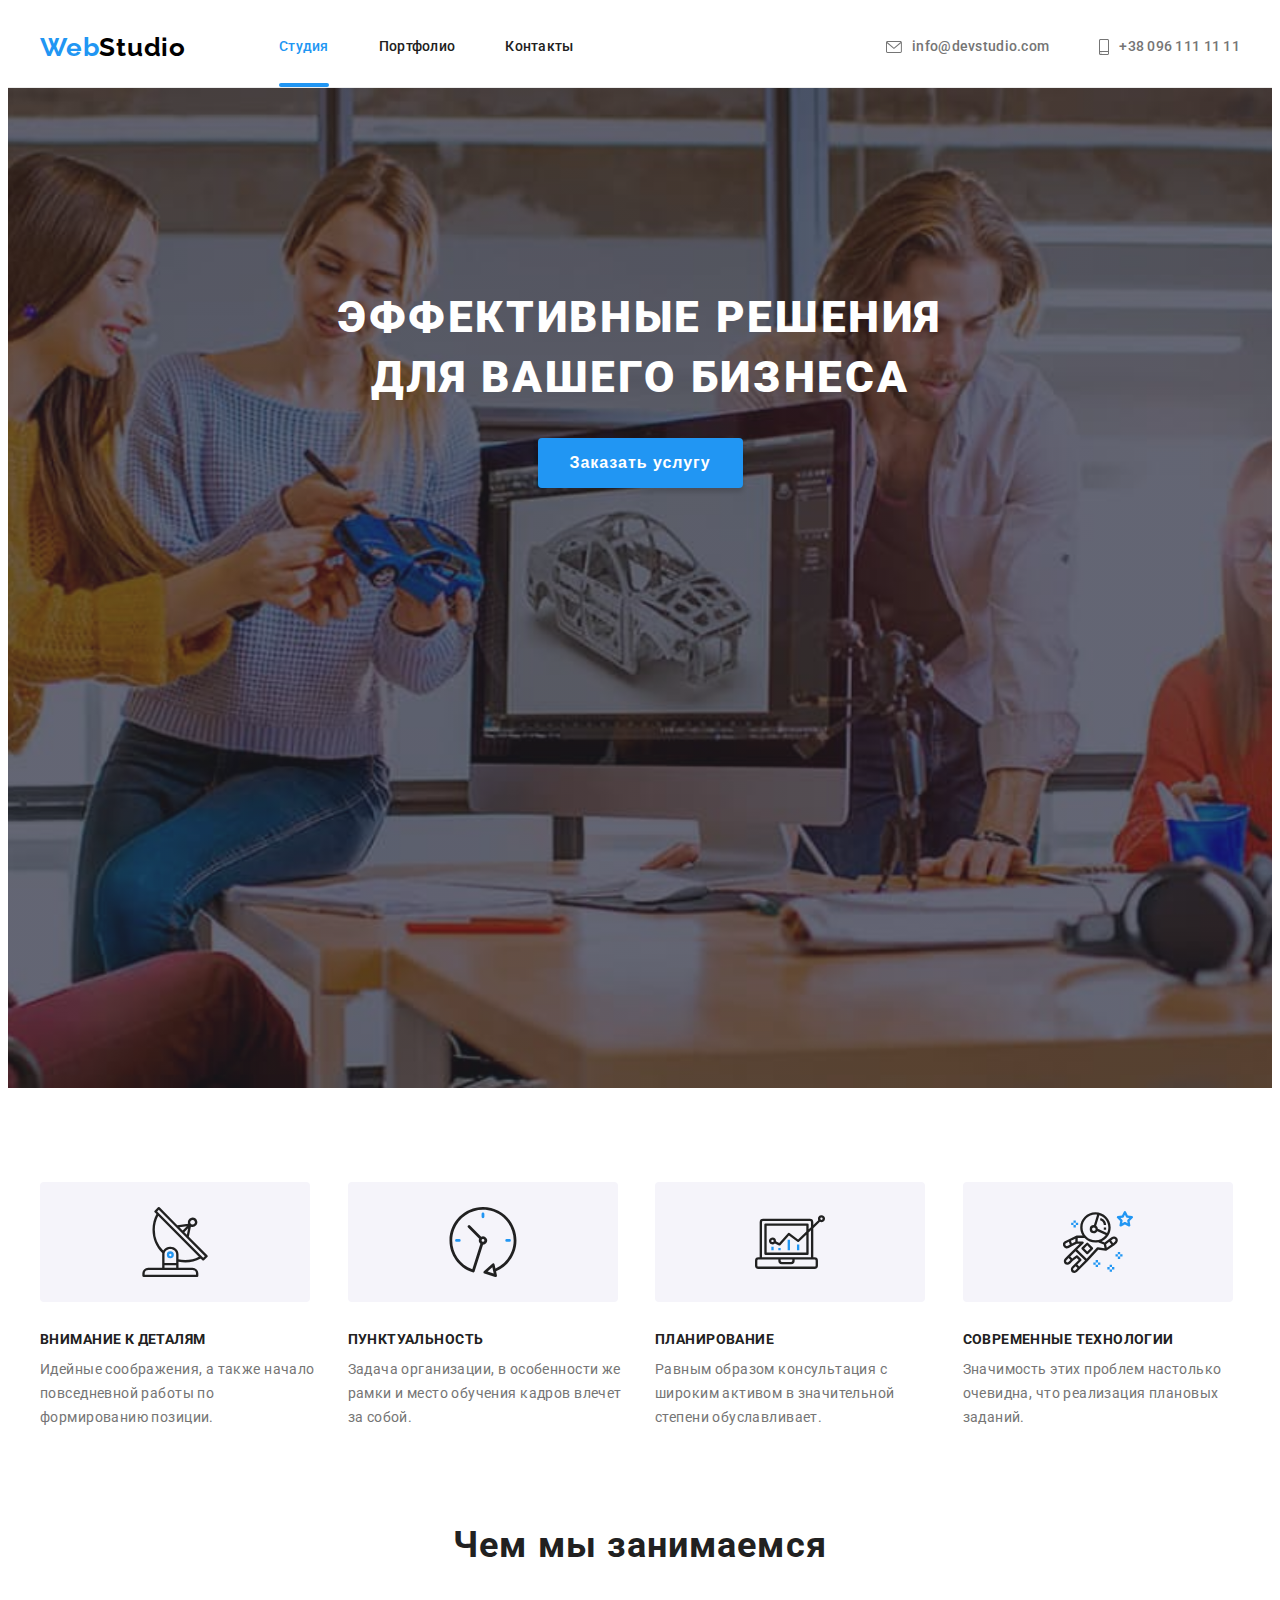
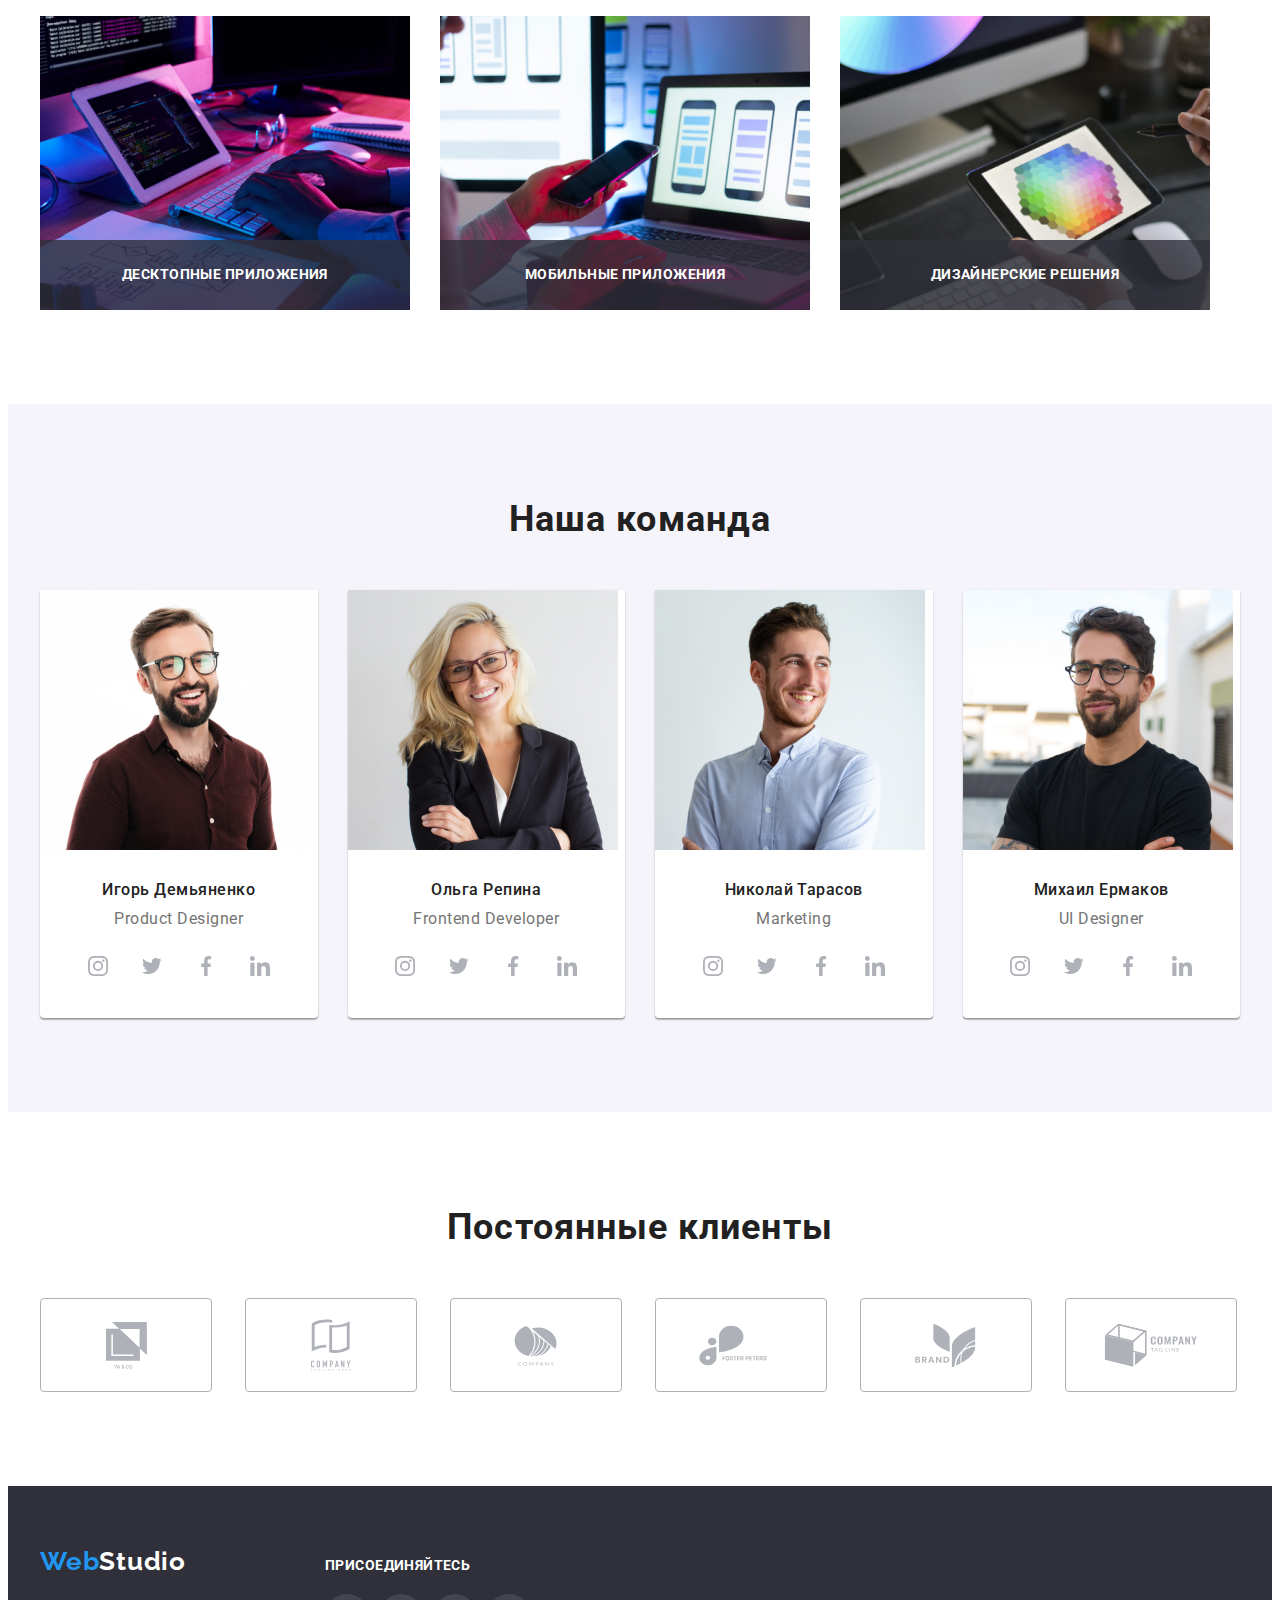
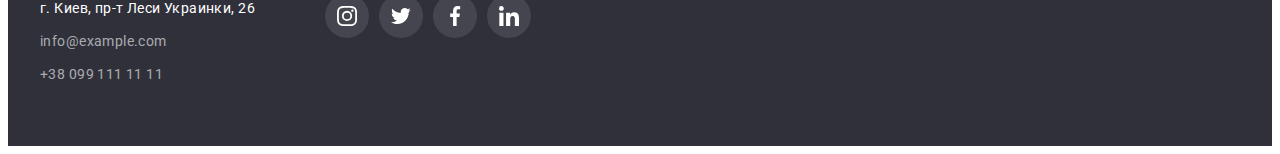
==== index.html @ a4b93252 "Загружает предыдущую разметку" ====
<!DOCTYPE html>
<html lang="ru">
  <head>
    <meta charset="UTF-8" />
    <meta name="viewport" content="width=device-width, initial-scale=1.0" />
    <title>WebStudio</title>
    <link rel="preconnect" href="https://fonts.gstatic.com" />
    <link
      href="https://fonts.googleapis.com/css2?family=Raleway:wght@700&family=Roboto:wght@400;500;700;900&display=swap"
      rel="stylesheet"
    />
    <link
      rel="stylesheet"
      href="https://cdnjs.cloudflare.com/ajax/libs/modern-normalize/1.1.0/modern-normalize.min.css"
      integrity="sha512-wpPYUAdjBVSE4KJnH1VR1HeZfpl1ub8YT/NKx4PuQ5NmX2tKuGu6U/JRp5y+Y8XG2tV+wKQpNHVUX03MfMFn9Q=="
      crossorigin="anonymous"
      referrerpolicy="no-referrer"
    />
    <link rel="stylesheet" href="./css/styles.css" />
  </head>
  <body>
    <!-- ------------------Шапка сайта-------------------- -->
    <header class="head">
      <div class="container headline">
        <nav class="head-nav">
          <a class="logo link" href="./index.html" lang="en"
            ><span class="logo-accent">Web</span>Studio
          </a>
          <ul class="head-pagination list">
            <li class="pagination-item">
              <a class="head-link link current" href="./index.html">Студия</a>
            </li>

            <li class="pagination-item">
              <a class="head-link link" href="./portfolio.html">Портфолио</a>
            </li>

            <li class="pagination-item"><a class="head-link link" href="">Контакты</a></li>
          </ul>
        </nav>
        <ul class="head-feedback list">
          <li class="phone-mail">
            <a class="head-link contacts link" href="mailto:info@devstudio.com">
              <svg class="contact-icon" width="16" height="12">
                <use href="./image/sprite.svg#icon-envelope"></use>
              </svg>
              info@devstudio.com
            </a>
          </li>

          <li class="phone-mail">
            <a class="head-link contacts link" href="tel:+380961111111">
              <svg class="contact-icon" width="10" height="16">
                <use href="./image/sprite.svg#icon-smartphone"></use>
              </svg>
              +38 096 111 11 11
            </a>
          </li>
        </ul>
      </div>
    </header>
    <main>
      <!-- --------------------Герой----------------------- -->
      <section class="hero">
        <div class="container">
          <h1 class="hero-title">
            Эффективные решения <br />
            для вашего бизнеса
          </h1>
          <button class="hero-button" type="button" data-modal-open>Заказать услугу</button>
        </div>
      </section>
      <!-- ------------------Преимущества---------------------- -->
      <section class="features">
        <div class="container">
          <h2 class="visually-hidden">Преимущества компании</h2>
          <ul class="features-list list">
            <li class="features-item">
              <div class="features-thumb">
                <svg width="70px" height="70px">
                  <use href="./image/sprite.svg#icon-antenna"></use>
                </svg>
              </div>
              <h3 class="features-title">Внимание к деталям</h3>
              <p class="features-desc">
                Идейные соображения, а также начало повседневной работы по формированию позиции.
              </p>
            </li>

            <li class="features-item clock">
              <div class="features-thumb">
                <svg width="70px" height="70px">
                  <use href="./image/sprite.svg#icon-clock"></use>
                </svg>
              </div>
              <h3 class="features-title">Пунктуальность</h3>
              <p class="features-desc">
                Задача организации, в особенности же рамки и место обучения кадров влечет за собой.
              </p>
            </li>

            <li class="features-item diagram">
              <div class="features-thumb">
                <svg width="70px" height="70px">
                  <use href="./image/sprite.svg#icon-diagram"></use>
                </svg>
              </div>
              <h3 class="features-title">Планирование</h3>
              <p class="features-desc">
                Равным образом консультация с широким активом в значительной степени обуславливает.
              </p>
            </li>

            <li class="features-item astronaut">
              <div class="features-thumb">
                <svg width="70px" height="70px">
                  <use href="./image/sprite.svg#icon-astronaut"></use>
                </svg>
              </div>
              <h3 class="features-title">Современные технологии</h3>
              <p class="features-desc">
                Значимость этих проблем настолько очевидна, что реализация плановых заданий.
              </p>
            </li>
          </ul>
        </div>
      </section>
      <!-- -----------------Услуги студии---------------------- -->
      <section class="services section">
        <div class="container">
          <h2 class="subtitle">Чем мы занимаемся</h2>
          <ul class="servises-list list">
            <li class="servises-item">
              <div class="servises-card">
                <img src="./image/main/img1.jpg" alt="Верстка сайта" width="370" height="294" />
                <p class="servises-desc">Десктопные приложения</p>
              </div>
            </li>

            <li class="servises-item">
              <div class="servises-card">
                <img
                  src="./image/main/img2.jpg"
                  alt="Разработка мобильных приложений"
                  width="370"
                  height="294"
                />
                <p class="servises-desc">Мобильные приложения</p>
              </div>
            </li>

            <li class="servises-item">
              <div class="servises-card">
                <img src="./image/main/img3.jpg" alt="Веб дизайн" width="370" height="294" />
                <p class="servises-desc">Дизайнерские решения</p>
              </div>
            </li>
          </ul>
        </div>
      </section>
      <!-- -----------------Cотрудники------------------ -->
      <section class="team section">
        <div class="container">
          <h2 class="subtitle">Наша команда</h2>
          <ul class="team-list list">
            <li class="team-card">
              <img
                class="team-pic"
                src="./image/main/igor.jpg"
                alt="Фото сотрудника"
                width="270"
                height="260"
              />
              <div class="team-text">
                <h3 class="team-member">Игорь Демьяненко</h3>
                <p lang="en" class="team-prof">Product Designer</p>
                <ul class="socials-list team-socials list">
                  <li class="socials-item">
                    <a href="" class="socials-link team-icon">
                      <svg class="socials-icon" width="20px" height="20px">
                        <use href="./image/sprite.svg#icon-instagram"></use>
                      </svg>
                    </a>
                  </li>
                  <li class="socials-item">
                    <a href="" class="socials-link team-icon">
                      <svg class="socials-icon" width="20px" height="20px">
                        <use href="./image/sprite.svg#icon-twitter"></use>
                      </svg>
                    </a>
                  </li>
                  <li class="socials-item">
                    <a href="" class="socials-link team-icon">
                      <svg class="socials-icon" width="20px" height="20px">
                        <use href="./image/sprite.svg#icon-facebook"></use>
                      </svg>
                    </a>
                  </li>
                  <li class="socials-item">
                    <a href="" class="socials-link team-icon">
                      <svg class="socials-icon" width="20px" height="20px">
                        <use href="./image/sprite.svg#icon-linkedin"></use>
                      </svg>
                    </a>
                  </li>
                </ul>
              </div>
            </li>

            <li class="team-card">
              <img
                class="team-pic"
                src="./image/main/olha.jpg"
                alt="Фото сотрудника"
                width="270"
                height="260"
              />
              <div class="team-text">
                <h3 class="team-member">Ольга Репина</h3>
                <p lang="en" class="team-prof">Frontend Developer</p>
                <ul class="socials-list team-socials list">
                  <li class="socials-item">
                    <a href="" class="socials-link team-icon">
                      <svg class="socials-icon" width="20px" height="20px">
                        <use href="./image/sprite.svg#icon-instagram"></use>
                      </svg>
                    </a>
                  </li>
                  <li class="socials-item">
                    <a href="" class="socials-link team-icon">
                      <svg class="socials-icon" width="20px" height="20px">
                        <use href="./image/sprite.svg#icon-twitter"></use>
                      </svg>
                    </a>
                  </li>
                  <li class="socials-item">
                    <a href="" class="socials-link team-icon">
                      <svg class="socials-icon" width="20px" height="20px">
                        <use href="./image/sprite.svg#icon-facebook"></use>
                      </svg>
                    </a>
                  </li>
                  <li class="socials-item">
                    <a href="" class="socials-link team-icon">
                      <svg class="socials-icon" width="20px" height="20px">
                        <use href="./image/sprite.svg#icon-linkedin"></use>
                      </svg>
                    </a>
                  </li>
                </ul>
              </div>
            </li>

            <li class="team-card">
              <img
                class="team-pic"
                src="./image/main/nicolay.jpg"
                alt="Фото сотрудника"
                width="270"
                height="260"
              />
              <div class="team-text">
                <h3 class="team-member">Николай Тарасов</h3>
                <p lang="en" class="team-prof">Marketing</p>
                <ul class="socials-list team-socials list">
                  <li class="socials-item">
                    <a href="" class="socials-link team-icon">
                      <svg class="socials-icon" width="20px" height="20px">
                        <use href="./image/sprite.svg#icon-instagram"></use>
                      </svg>
                    </a>
                  </li>
                  <li class="socials-item">
                    <a href="" class="socials-link team-icon">
                      <svg class="socials-icon" width="20px" height="20px">
                        <use href="./image/sprite.svg#icon-twitter"></use>
                      </svg>
                    </a>
                  </li>
                  <li class="socials-item">
                    <a href="" class="socials-link team-icon">
                      <svg class="socials-icon" width="20px" height="20px">
                        <use href="./image/sprite.svg#icon-facebook"></use>
                      </svg>
                    </a>
                  </li>
                  <li class="socials-item">
                    <a href="" class="socials-link team-icon">
                      <svg class="socials-icon" width="20px" height="20px">
                        <use href="./image/sprite.svg#icon-linkedin"></use>
                      </svg>
                    </a>
                  </li>
                </ul>
              </div>
            </li>

            <li class="team-card">
              <img
                class="team-pic"
                src="./image/main/michael.jpg"
                alt="Фото сотрудника"
                width="270"
                height="260"
              />
              <div class="team-text">
                <h3 class="team-member">Михаил Ермаков</h3>
                <p lang="en" class="team-prof">UI Designer</p>
                <ul class="socials-list team-socials list">
                  <li class="socials-item">
                    <a href="" class="socials-link team-icon">
                      <svg class="socials-icon" width="20px" height="20px">
                        <use href="./image/sprite.svg#icon-instagram"></use>
                      </svg>
                    </a>
                  </li>
                  <li class="socials-item">
                    <a href="" class="socials-link team-icon">
                      <svg class="socials-icon" width="20px" height="20px">
                        <use href="./image/sprite.svg#icon-twitter"></use>
                      </svg>
                    </a>
                  </li>
                  <li class="socials-item">
                    <a href="" class="socials-link team-icon">
                      <svg class="socials-icon" width="20px" height="20px">
                        <use href="./image/sprite.svg#icon-facebook"></use>
                      </svg>
                    </a>
                  </li>
                  <li class="socials-item">
                    <a href="" class="socials-link team-icon">
                      <svg class="socials-icon" width="20px" height="20px">
                        <use href="./image/sprite.svg#icon-linkedin"></use>
                      </svg>
                    </a>
                  </li>
                </ul>
              </div>
            </li>
          </ul>
        </div>
      </section>
      <!-- -------------------Клиенты--------------------------- -->
      <section class="clients section">
        <div class="container">
          <h2 class="subtitle">Постоянные клиенты</h2>
          <ul class="clients-list list">
            <li class="clients-item">
              <a href="" class="clients-thumb">
                <svg class="clients-icon" width="41px" height="47px">
                  <use href="./image/sprite.svg#icon-client-1"></use>
                </svg>
              </a>
            </li>

            <li class="clients-item">
              <a href="" class="clients-thumb">
                <svg class="clients-icon" width="40px" height="52px">
                  <use href="./image/sprite.svg#icon-client-2"></use>
                </svg>
              </a>
            </li>

            <li class="clients-item">
              <a href="" class="clients-thumb">
                <svg class="clients-icon" width="43px" height="41px">
                  <use href="./image/sprite.svg#icon-client-3"></use>
                </svg>
              </a>
            </li>

            <li class="clients-item">
              <a href="" class="clients-thumb">
                <svg class="clients-icon" width="84px" height="41px">
                  <use href="./image/sprite.svg#icon-client-4"></use>
                </svg>
              </a>
            </li>

            <li class="clients-item">
              <a href="" class="clients-thumb">
                <svg class="clients-icon" width="63px" height="45px">
                  <use href="./image/sprite.svg#icon-client-5"></use>
                </svg>
              </a>
            </li>

            <li class="clients-item">
              <a href="" class="clients-thumb">
                <svg class="clients-icon" width="94px" height="44px">
                  <use href="./image/sprite.svg#icon-client-6"></use>
                </svg>
              </a>
            </li>
          </ul>
        </div>
      </section>
    </main>
    <!-- -------------------------Футер-------------------- -->
    <footer class="footer">
      <div class="container footer-thumbs">
        <div class="address">
          <a class="down logo link" href="./index.html" lang="en"
            ><span class="logo-accent">Web</span>Studio</a
          >
          <address>
            <ul class="address-list list">
              <li class="address-item">
                <a
                  class="footer-address link"
                  href="https://goo.gl/maps/XXydakqSkCd74Hgu6"
                  target="_blank"
                  rel="noreferrer noopener"
                >
                  г. Киев, пр-т Леси Украинки, 26
                </a>
              </li>
              <li class="address-item">
                <a class="footer-address more link" href="mailto:info@example.com"
                  >info@example.com
                </a>
              </li>
              <li class="address-item">
                <a class="footer-address more link" href="tel:+380991111111">+38 099 111 11 11 </a>
              </li>
            </ul>
          </address>
        </div>
        <div class="socials">
          <p class="socials-invite">Присоединяйтесь</p>
          <ul class="socials-list list">
            <li class="socials-item">
              <a href="" class="socials-link foot-icon">
                <svg class="socials-icon" width="20px" height="20px">
                  <use href="./image/sprite.svg#icon-instagram"></use>
                </svg>
              </a>
            </li>
            <li class="socials-item">
              <a href="" class="socials-link foot-icon">
                <svg class="socials-icon" width="20px" height="20px">
                  <use href="./image/sprite.svg#icon-twitter"></use>
                </svg>
              </a>
            </li>
            <li class="socials-item">
              <a href="" class="socials-link foot-icon">
                <svg class="socials-icon" width="20px" height="20px">
                  <use href="./image/sprite.svg#icon-facebook"></use>
                </svg>
              </a>
            </li>
            <li class="socials-item">
              <a href="" class="socials-link foot-icon">
                <svg class="socials-icon" width="20px" height="20px">
                  <use href="./image/sprite.svg#icon-linkedin"></use>
                </svg>
              </a>
            </li>
          </ul>
        </div>
      </div>
    </footer>

    <div class="backdrop is-hidden" data-modal>
      <div class="modal">
        <button type="button" class="modal-close" data-modal-close>
          <svg width="18" height="18">
            <use href="./image/sprite.svg#icon-close"></use>
          </svg>
        </button>
      </div>
    </div>
    <script src="./js/modal.js"></script>
  </body>
</html>
---- css/styles.css ----
:root {
  --common-family: 'Roboto', sans-serif;
  --secondary-family: 'Raleway', sans-serif;
  --brand-color: #2196f3;
  --text-color: #212121;
  --logo-color: #000000;
  --accent-color: #ffffff;
  --shadow-color: #757575;
  --head-border-color: #ececec;
  --hero-bg-color: #c4c4c4;
  --hero-btn-hover: #188ce8;
  --card-bg-color: #f5f4fa;
  --icon-color: #afb1b8;
  --footer-bg-color: #2f303a;
  --galery-border-color: #eeeeee;
  --common-spacing: 0.03em;
  --card-gap: 30px;
}

h1,
h2,
h3,
h4,
h5,
h6,
p {
  margin-top: 0;
  margin-bottom: 0;
}

ul,
ol {
  margin-top: 0;
  margin-bottom: 0;
  padding-left: 0;
}

.list {
  list-style: none;
}

.link {
  text-decoration: none;
  color: inherit;
}

img {
  display: block;
  max-width: 100%;
  height: auto;
}

body {
  font-family: var(--common-family);
  color: var(--text-color);
}

.container {
  width: 1200px;
  padding: 0 15px;
  margin: 0 auto;
  /* outline: 2px solid teal;*/
}

.section {
  padding-top: 94px;
  padding-bottom: 94px;
}

/* =================COMPONENTS=================*/

.visually-hidden {
  position: absolute;
  white-space: nowrap;
  width: 1px;
  height: 1px;
  overflow: hidden;
  border: 0;
  padding: 0;
  clip: rect(0 0 0 0);
  clip-path: inset(50%);
  margin: -1px;
}
.subtitle {
  margin-bottom: 50px;

  font-weight: 700;
  font-size: 36px;
  line-height: 1.17;
  text-align: center;
  letter-spacing: var(--common-spacing);
}

.socials-list {
  display: flex;
}

.socials-link {
  display: inline-flex;
  align-items: center;
  justify-content: center;
  width: 44px;
  height: 44px;
  border: none;
  border-radius: 50%;
}

.socials-icon {
  fill: currentColor;
}

/*     ====================MAIN PAGE================    */

.head {
  border-bottom: 1px solid var(--head-border-color);
}

.headline {
  display: flex;
  align-items: center;
}

.head-nav {
  display: flex;
  align-items: center;
}

.head-pagination {
  display: flex;
}

.pagination-item:not(:last-child) {
  margin-right: 50px;
}

.pagination-item {
  position: relative;
}

.logo {
  display: inline-block;
  margin-right: 93px;

  font-family: var(--secondary-family);
  font-size: 26px;
  font-weight: 700;
  line-height: 1.19;
  letter-spacing: var(--common-spacing);
  color: var(--logo-color);
}

.logo-accent {
  color: var(--brand-color);
}

.head-link {
  display: block;
  padding-top: 31px;
  padding-bottom: 32px;
  transition: color 250ms cubic-bezier(0.4, 0, 0.2, 1);

  font-weight: 500;
  font-size: 14px;
  line-height: 1.14;
  letter-spacing: 0.02em;
  color: inherit;
}

.head-link:hover,
.head-link:focus {
  color: var(--brand-color);
}

.current {
  color: var(--brand-color);
}

.current::after {
  content: '';
  display: block;
  position: absolute;
  bottom: 0;
  left: 0;
  width: 100%;
  height: 4px;
  background-color: var(--brand-color);
  border-radius: 2px;
}

.head-feedback {
  display: flex;
  margin-left: auto;
}

.phone-mail:not(:last-child) {
  margin-right: 50px;
}

.contacts {
  display: inline-flex;
  align-items: center;
  color: var(--shadow-color);
  fill: var(--shadow-color);
}
.contact-icon {
  margin-right: 10px;
  fill: currentColor;
}

/*     ====================HERO====================    */

.hero {
  text-align: center;
  background-color: var(--hero-bg-color);
  padding-top: 200px;
  padding-bottom: 200px;

  background-image: linear-gradient(to right, rgba(47, 48, 58, 0.4), rgba(47, 48, 58, 0.4)),
    url('../image/main/hero-bg.jpg');
  background-repeat: no-repeat;
  max-width: 1600px;
  min-height: 600px;
  margin-left: auto;
  margin-right: auto;
  background-size: cover;
  background-position: center;
}

.hero-title {
  margin-bottom: 30px;

  font-weight: 900;
  font-size: 44px;
  line-height: 1.36;
  letter-spacing: 0.06em;
  text-transform: uppercase;
  color: var(--accent-color);
}

.hero-button {
  min-width: 200px;
  padding: 10px 32px;
  border: none;
  border-radius: 4px;

  font-weight: 700;
  font-size: 16px;
  line-height: 1.88;
  letter-spacing: 0.06em;
  text-align: center;
  cursor: pointer;
  color: var(--accent-color);
  background-color: var(--brand-color);
  box-shadow: 0px 4px 4px rgba(0, 0, 0, 0.15);
  transition: background-color 250ms cubic-bezier(0.4, 0, 0.2, 1);
}

.hero-button:hover,
.hero-button:focus {
  background-color: var(--hero-btn-hover);
}

/*     ===================FEATURES and SERVISES====================    */

.features {
  padding-top: 94px;
}

.features-list {
  display: flex;
  flex-wrap: wrap;
  margin-right: calc(-1 * var(--card-gap));
}

.features-item {
  flex-basis: calc(100% / 4 - var(--card-gap));
  margin-right: var(--card-gap);
}

.features-thumb {
  display: inline-flex;
  width: 270px;
  height: 120px;
  justify-content: center;
  align-items: center;
  margin-bottom: 30px;
  background-color: var(--card-bg-color);
  border-radius: 4px;
}

.features-title {
  margin-bottom: 10px;

  font-weight: 700;
  font-size: 14px;
  line-height: 1.14;
  letter-spacing: var(--common-spacing);
  text-transform: uppercase;
}

.features-desc {
  font-weight: 400;
  font-size: 14px;
  line-height: 1.71;
  letter-spacing: var(--common-spacing);
  color: var(--shadow-color);
}

.servises-list {
  display: flex;
}

.servises-item:not(:last-child) {
  margin-right: 30px;
}

.servises-card {
  position: relative;
}

.servises-desc {
  position: absolute;
  width: 100%;
  height: 70px;
  bottom: 0;
  display: flex;
  align-items: center;
  justify-content: center;

  font-weight: 700;
  font-size: 14px;
  line-height: 1.14;
  letter-spacing: var(--common-spacing);
  text-transform: uppercase;
  color: var(--accent-color);
  background-color: rgba(47, 48, 58, 0.8);
}

/*     ===============TEAM=============    */

.team {
  background-color: var(--card-bg-color);
}

.team-list {
  display: flex;
  flex-wrap: wrap;
  margin-left: calc(-1 * var(--card-gap));
  margin-top: calc(-1 * var(--card-gap));
}

.team-card {
  flex-basis: calc(100% / 4 - var(--card-gap));
  margin-left: var(--card-gap);
  margin-top: var(--card-gap);
  text-align: center;
  background-color: var(--accent-color);
  box-shadow: 0px 1px 3px rgba(0, 0, 0, 0.12), 0px 1px 1px rgba(0, 0, 0, 0.14),
    0px 2px 1px rgba(0, 0, 0, 0.2);
  border-radius: 0px 0px 4px 4px;
}

.team-text {
  padding-top: 30px;
  padding-bottom: 30px;
}

.team-member {
  margin-bottom: 10px;

  font-weight: 500;
  font-size: 16px;
  line-height: 1.19;
  letter-spacing: var(--common-spacing);
}

.team-prof {
  margin-bottom: 16px;

  font-weight: 400;
  font-size: 16px;
  line-height: 1.19;
  letter-spacing: var(--common-spacing);
  color: var(--shadow-color);
}

.team-socials {
  justify-content: center;
}

.team-icon {
  color: var(--icon-color);
  transition: color 250ms cubic-bezier(0.4, 0, 0.2, 1);
  transition: background-color 250ms cubic-bezier(0.4, 0, 0.2, 1);
}

.team-icon:hover,
.team-icon:focus {
  color: var(--accent-color);
  background-color: var(--brand-color);
}

/*     ===============CLIENTS=============    */
.clients-list {
  display: flex;
  flex-wrap: wrap;
  margin-left: calc(-1 * var(--card-gap));
  margin-top: calc(-1 * var(--card-gap));
}

.clients-item {
  flex-basis: calc(100% / 6 - var(--card-gap));
  margin-left: var(--card-gap);
  margin-top: var(--card-gap);
}

.clients-thumb {
  display: inline-flex;
  justify-content: center;
  align-items: center;
  width: 170px;
  height: 92px;
  transition: color 250ms cubic-bezier(0.4, 0, 0.2, 1), border 250ms cubic-bezier(0.4, 0, 0.2, 1);

  border: 1px solid var(--icon-color);
  border-radius: 4px;
  color: var(--icon-color);
}

.clients-icon {
  fill: currentColor;
}

.clients-thumb:hover,
.clients-thumb:focus {
  border: 1px solid var(--brand-color);
  color: var(--brand-color);
}

/*     ===============FOOTER=============    */

.footer {
  padding: 60px 0;

  background-color: var(--footer-bg-color);
}

.footer-thumbs {
  display: flex;
  align-items: baseline;
}

.address {
  margin-right: 70px;
}

.down.logo {
  margin-bottom: 20px;
  margin-right: 0;
  color: var(--accent-color);
}

.footer-address {
  display: inline-block;
  transition: color 250ms cubic-bezier(0.4, 0, 0.2, 1);

  font-weight: 400;
  font-size: 14px;
  font-style: normal;
  line-height: 1.7;
  letter-spacing: var(--common-spacing);
  color: var(--accent-color);
}

.more {
  color: rgba(255, 255, 255, 0.6);
}

.footer-address:hover,
.footer-address:focus {
  color: var(--brand-color);
}

.address-item:not(:last-child) {
  margin-bottom: 9px;
}

.socials-invite {
  margin-bottom: 20px;

  font-weight: bold;
  font-size: 14px;
  line-height: 1.14;
  letter-spacing: var(--common-spacing);
  text-transform: uppercase;
  color: var(--accent-color);
}

.foot-icon {
  transition: background-color 250ms cubic-bezier(0.4, 0, 0.2, 1);
  color: var(--accent-color);
  background-color: rgba(255, 255, 255, 0.1);
}

.foot-icon:hover,
.foot-icon:focus {
  background-color: var(--brand-color);
}

.socials-item:not(:last-child) {
  margin-right: 10px;
}

/*   ===============BACKDROP=============     */
.backdrop {
  position: fixed;
  top: 0;
  left: 0;
  width: 100%;
  height: 100%;
  background-color: rgba(0, 0, 0, 0.2);
}

.backdrop.is-hidden {
  visibility: hidden;
  opacity: 0;
  pointer-events: none;
}

.modal {
  position: relative;
  min-width: 528px;
  min-height: 581px;
  position: absolute;
  top: 50%;
  left: 50%;
  transform: translate(-50%, -50%);

  background-color: var(--accent-color);
  box-shadow: 0px 1px 3px rgba(0, 0, 0, 0.12), 0px 1px 1px rgba(0, 0, 0, 0.14),
    0px 2px 1px rgba(0, 0, 0, 0.2);
  border-radius: 4px;
}

.backdrop,
.modal {
  transition: opacity 250ms cubic-bezier(0.4, 0, 0.2, 1),
    visibility 250ms cubic-bezier(0.4, 0, 0.2, 1);
}

.modal-close {
  position: absolute;
  top: 8px;
  right: 8px;
  display: flex;
  align-items: center;
  justify-content: center;

  cursor: pointer;
  border-radius: 50%;
  width: 30px;
  height: 30px;
  border: 1px solid rgba(0, 0, 0, 0.1);
  background-color: var(--accent-color);
}

/*     ===============PORTFOLIO=============    */

.filter-list {
  display: flex;
  align-items: center;
  justify-content: center;
  margin-bottom: 50px;
}

.filter-item:not(:last-child) {
  margin-right: 8px;
}

.filter {
  border-radius: 4px;
  border: none;
  min-width: 73px;
  padding: 6px 22px;
  transition: color 250ms cubic-bezier(0.4, 0, 0.2, 1),
    background-color 250ms cubic-bezier(0.4, 0, 0.2, 1),
    box-shadow 250ms cubic-bezier(0.4, 0, 0.2, 1);

  font-weight: 500;
  font-size: 16px;
  line-height: 1.63;
  text-align: center;
  letter-spacing: var(--common-spacing);
  cursor: pointer;
  color: var(--logo-color);
  background-color: var(--card-bg-color);
}

.filter:hover,
.filter:focus {
  color: var(--accent-color);
  background-color: var(--brand-color);
  box-shadow: 0px 3px 1px rgba(0, 0, 0, 0.1), 0px 1px 2px rgba(0, 0, 0, 0.08),
    0px 2px 2px rgba(0, 0, 0, 0.12);
}

.filter.active {
  color: var(--accent-color);
  background-color: var(--brand-color);
  box-shadow: 0px 3px 1px rgba(0, 0, 0, 0.1), 0px 1px 2px rgba(0, 0, 0, 0.08),
    0px 2px 2px rgba(0, 0, 0, 0.12);
}

.galery-projects {
  display: flex;
  flex-wrap: wrap;
  margin-left: calc(-1 * var(--card-gap));
  margin-top: calc(-1 * var(--card-gap));
}

.projects-card {
  flex-basis: calc(100% / 3 - var(--card-gap));
  margin-left: var(--card-gap);
  margin-top: var(--card-gap);
  border-right: 1px solid var(--galery-border-color);
  border-bottom: 1px solid var(--galery-border-color);
  border-left: 1px solid var(--galery-border-color);
}

.projects-link {
  display: block;
  transition: box-shadow 250ms cubic-bezier(0.4, 0, 0.2, 1);
}

.projects-link:hover,
.projects-link:focus {
  box-shadow: 0px 1px 1px rgba(0, 0, 0, 0.12), 0px 4px 4px rgba(0, 0, 0, 0.06),
    1px 4px 6px rgba(0, 0, 0, 0.16);
}

.projects-img {
  position: relative;
  overflow: hidden;
}

.projects-img-desc {
  position: absolute;
  top: 0;
  left: 0;
  width: 100%;
  height: 100%;
  padding-left: 24px;
  padding-right: 24px;
  padding-top: 63px;
  padding-bottom: 63px;
  transform: translateY(101%);
  transition: transform 250ms cubic-bezier(0.4, 0, 0.2, 1);

  font-weight: normal;
  font-size: 18px;
  line-height: 1.6;
  letter-spacing: var(--common-spacing);
  color: var(--accent-color);
  background-color: rgba(33, 150, 243, 0.9);
}

.projects-link:hover .projects-img-desc,
.projects-link:focus .projects-img-desc {
  transform: translateY(0);
}

.projects-about {
  padding-top: 20px;
  padding-right: 24px;
  padding-bottom: 20px;
  padding-left: 24px;
}

.projects-title {
  margin-bottom: 4px;

  font-weight: 700;
  font-size: 18px;
  line-height: 2;
  letter-spacing: 0.06em;
}

.projects-desc {
  font-weight: 400;
  font-size: 16px;
  line-height: 1.88;
  letter-spacing: var(--common-spacing);
  color: var(--shadow-color);
}
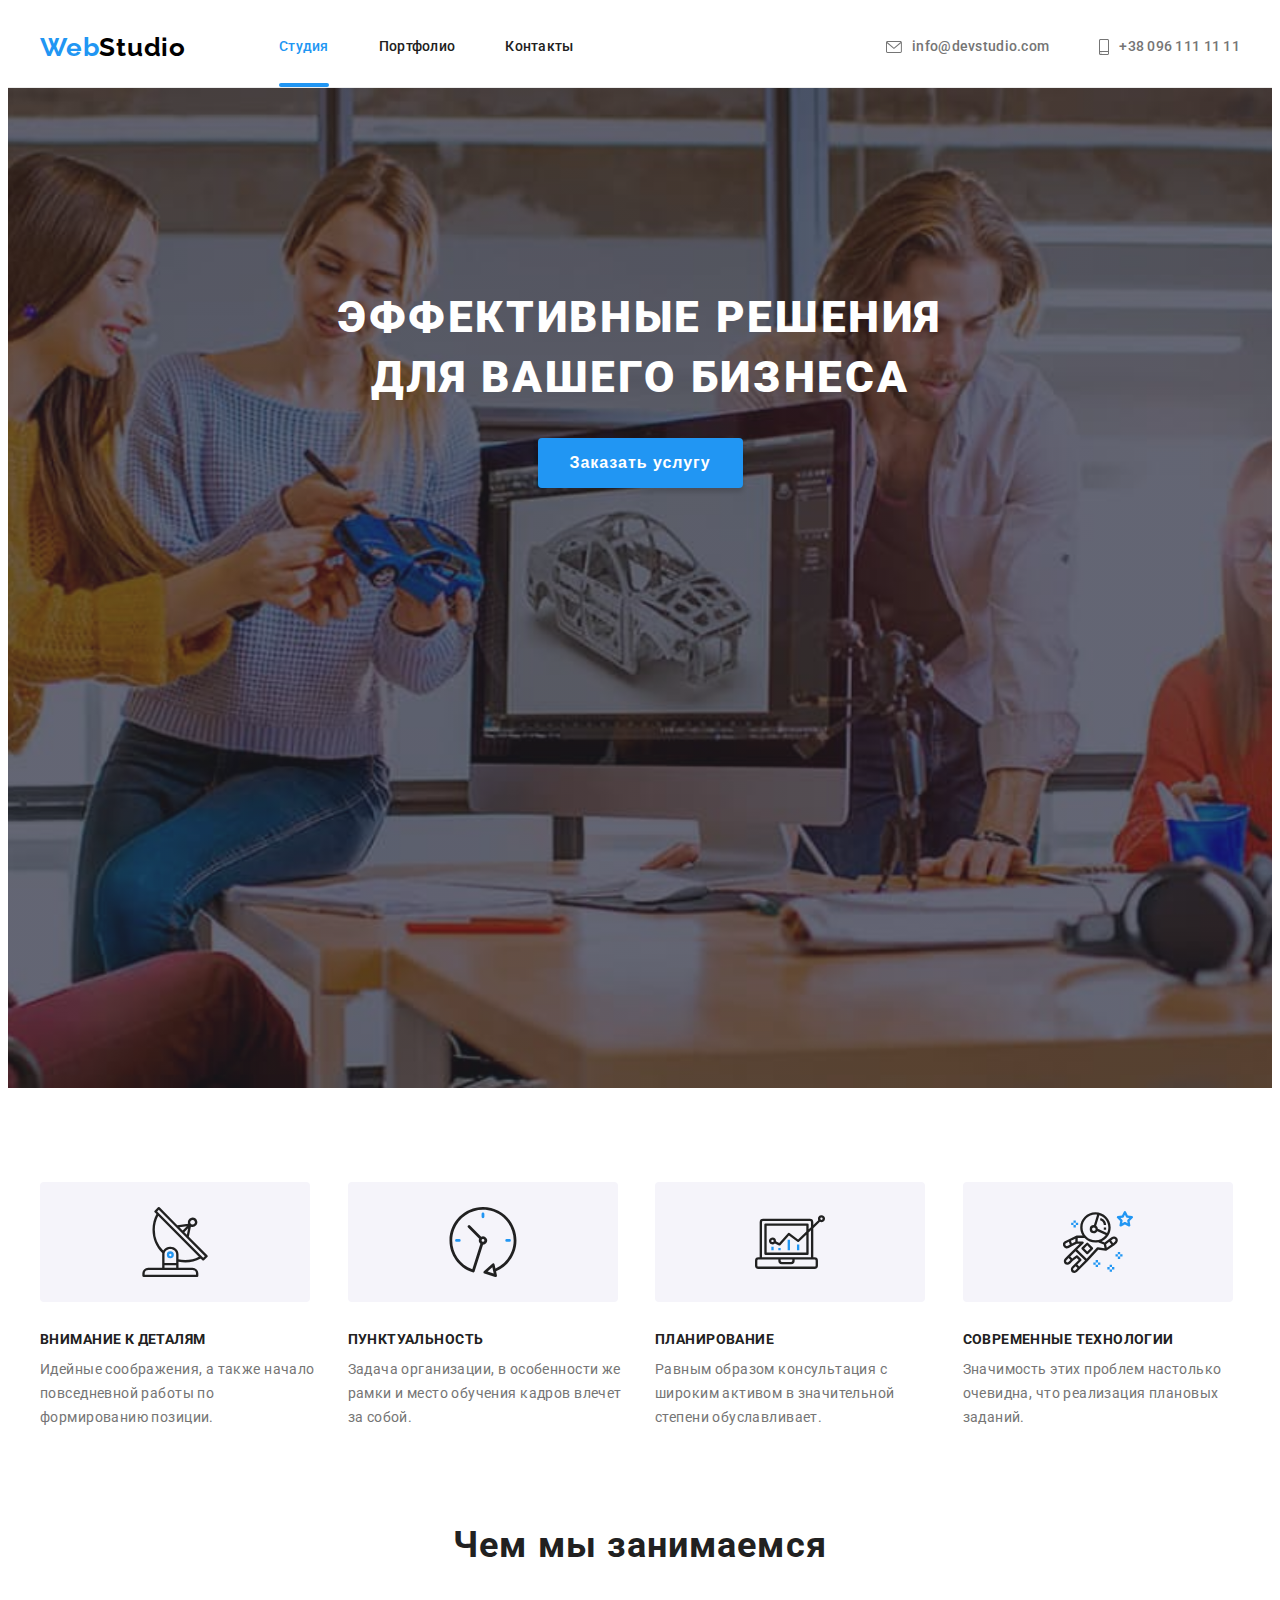
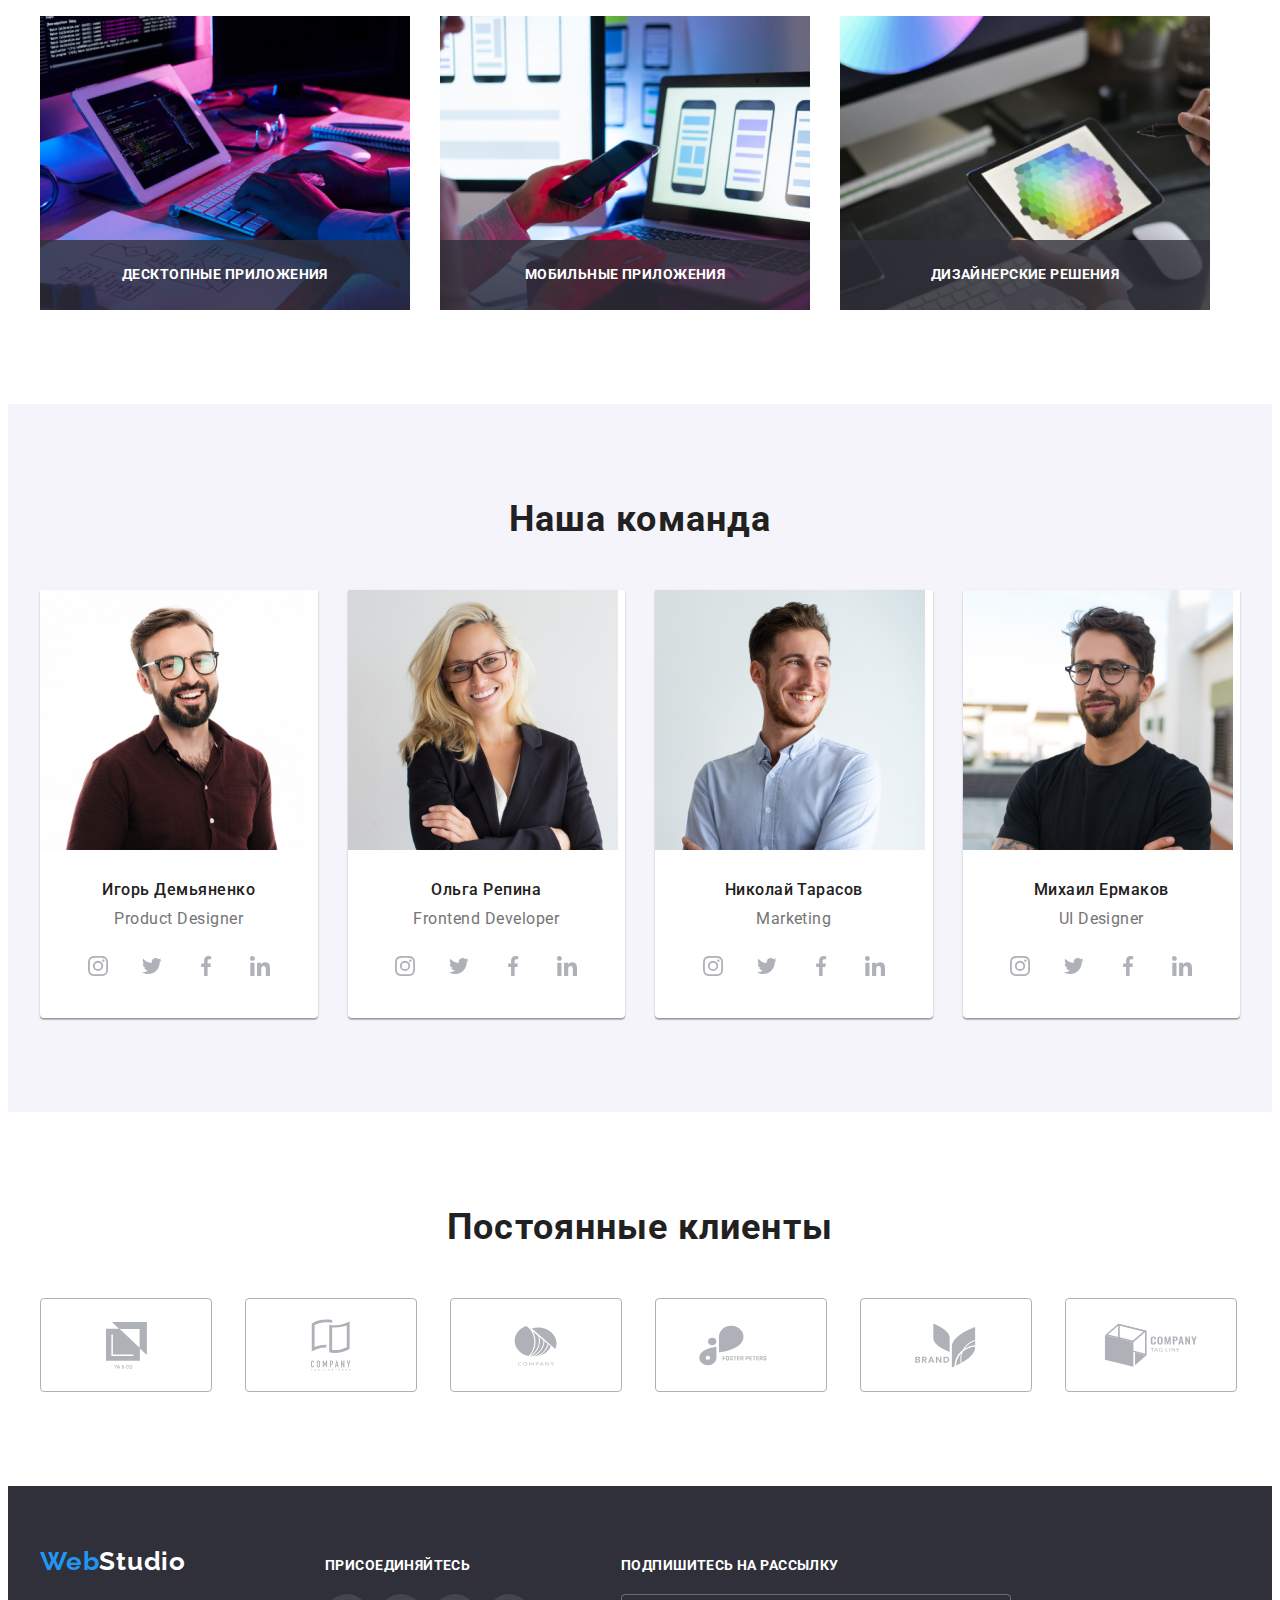
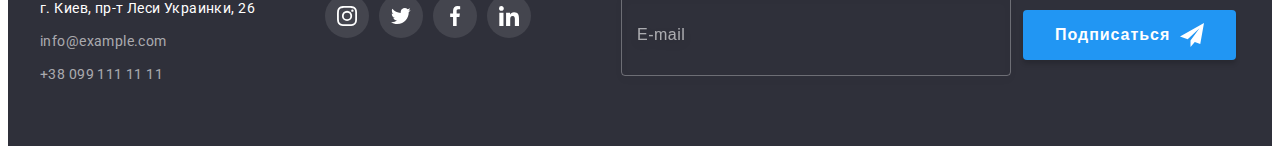
==== commit bc395534: "Добавляет форму футера" ====
--- a/index.html
+++ b/index.html
@@ -67,7 +67,7 @@
             Эффективные решения <br />
             для вашего бизнеса
           </h1>
-          <button class="hero-button" type="button" data-modal-open>Заказать услугу</button>
+          <button class="page-button" type="button" data-modal-open>Заказать услугу</button>
         </div>
       </section>
       <!-- ------------------Преимущества---------------------- -->
@@ -428,7 +428,7 @@
           </address>
         </div>
         <div class="socials">
-          <p class="socials-invite">Присоединяйтесь</p>
+          <p class="footer-invite">Присоединяйтесь</p>
           <ul class="socials-list list">
             <li class="socials-item">
               <a href="" class="socials-link foot-icon">
@@ -459,6 +459,20 @@
               </a>
             </li>
           </ul>
+        </div>
+        <div class="subscribe">
+          <p class="footer-invite">Подпишитесь на рассылку</p>
+          <form class="footer-signup" name="signup-form" autocomplete="on">
+            <label class="footer-label">
+              <input class="footer-label-line" type="email" name="email" placeholder="E-mail" />
+            </label>
+            <button class="page-button signup-button" type="submit">
+              Подписаться
+              <svg class="signup-icon" width="24" height="24">
+                <use href="./image/sprite.svg#icon-send"></use>
+              </svg>
+            </button>
+          </form>
         </div>
       </div>
     </footer>
--- a/css/styles.css
+++ b/css/styles.css
@@ -109,6 +109,10 @@
   fill: currentColor;
 }
 
+.socials-item:not(:last-child) {
+  margin-right: 10px;
+}
+
 /*     ====================MAIN PAGE================    */
 
 .head {
@@ -237,7 +241,7 @@
   color: var(--accent-color);
 }
 
-.hero-button {
+.page-button {
   min-width: 200px;
   padding: 10px 32px;
   border: none;
@@ -255,8 +259,8 @@
   transition: background-color 250ms cubic-bezier(0.4, 0, 0.2, 1);
 }
 
-.hero-button:hover,
-.hero-button:focus {
+.page-button:hover,
+.page-button:focus {
   background-color: var(--hero-btn-hover);
 }
 
@@ -390,8 +394,8 @@
 
 .team-icon {
   color: var(--icon-color);
-  transition: color 250ms cubic-bezier(0.4, 0, 0.2, 1);
-  transition: background-color 250ms cubic-bezier(0.4, 0, 0.2, 1);
+  transition: color 250ms cubic-bezier(0.4, 0, 0.2, 1),
+    background-color 250ms cubic-bezier(0.4, 0, 0.2, 1);
 }
 
 .team-icon:hover,
@@ -454,6 +458,10 @@
   margin-right: 70px;
 }
 
+.socials {
+  margin-right: 90px;
+}
+
 .down.logo {
   margin-bottom: 20px;
   margin-right: 0;
@@ -485,7 +493,7 @@
   margin-bottom: 9px;
 }
 
-.socials-invite {
+.footer-invite {
   margin-bottom: 20px;
 
   font-weight: bold;
@@ -507,8 +515,44 @@
   background-color: var(--brand-color);
 }
 
-.socials-item:not(:last-child) {
-  margin-right: 10px;
+.footer-signup {
+  display: flex;
+  align-items: center;
+}
+
+.footer-label {
+  display: inline-block;
+  margin-right: 12px;
+
+  border: 1px solid rgba(255, 255, 255, 0.3);
+  border-radius: 4px;
+  filter: drop-shadow(0px 4px 4px rgba(0, 0, 0, 0.15));
+}
+
+.footer-label-line {
+  min-width: 358px;
+  height: 50px;
+  padding: 15px;
+  margin: 0;
+  background-color: transparent;
+  border: none;
+}
+
+.footer-label-line::placeholder {
+  font-weight: 400;
+  font-size: 16px;
+  line-height: 1.25;
+  letter-spacing: var(--common-spacing);
+  color: rgba(255, 255, 255, 0.6);
+}
+
+.signup-button {
+  display: flex;
+  align-items: center;
+}
+
+.signup-icon {
+  margin-left: 10px;
 }
 
 /*   ===============BACKDROP=============     */
@@ -535,6 +579,7 @@
   top: 50%;
   left: 50%;
   transform: translate(-50%, -50%);
+  padding: 40px;
 
   background-color: var(--accent-color);
   box-shadow: 0px 1px 3px rgba(0, 0, 0, 0.12), 0px 1px 1px rgba(0, 0, 0, 0.14),
@@ -645,7 +690,7 @@
 
 .projects-img-desc {
   position: absolute;
-  top: 0;
+  top: 100%;
   left: 0;
   width: 100%;
   height: 100%;
@@ -653,10 +698,9 @@
   padding-right: 24px;
   padding-top: 63px;
   padding-bottom: 63px;
-  transform: translateY(101%);
   transition: transform 250ms cubic-bezier(0.4, 0, 0.2, 1);
 
-  font-weight: normal;
+  font-weight: 400;
   font-size: 18px;
   line-height: 1.6;
   letter-spacing: var(--common-spacing);
@@ -666,7 +710,7 @@
 
 .projects-link:hover .projects-img-desc,
 .projects-link:focus .projects-img-desc {
-  transform: translateY(0);
+  transform: translateY(-100%);
 }
 
 .projects-about {
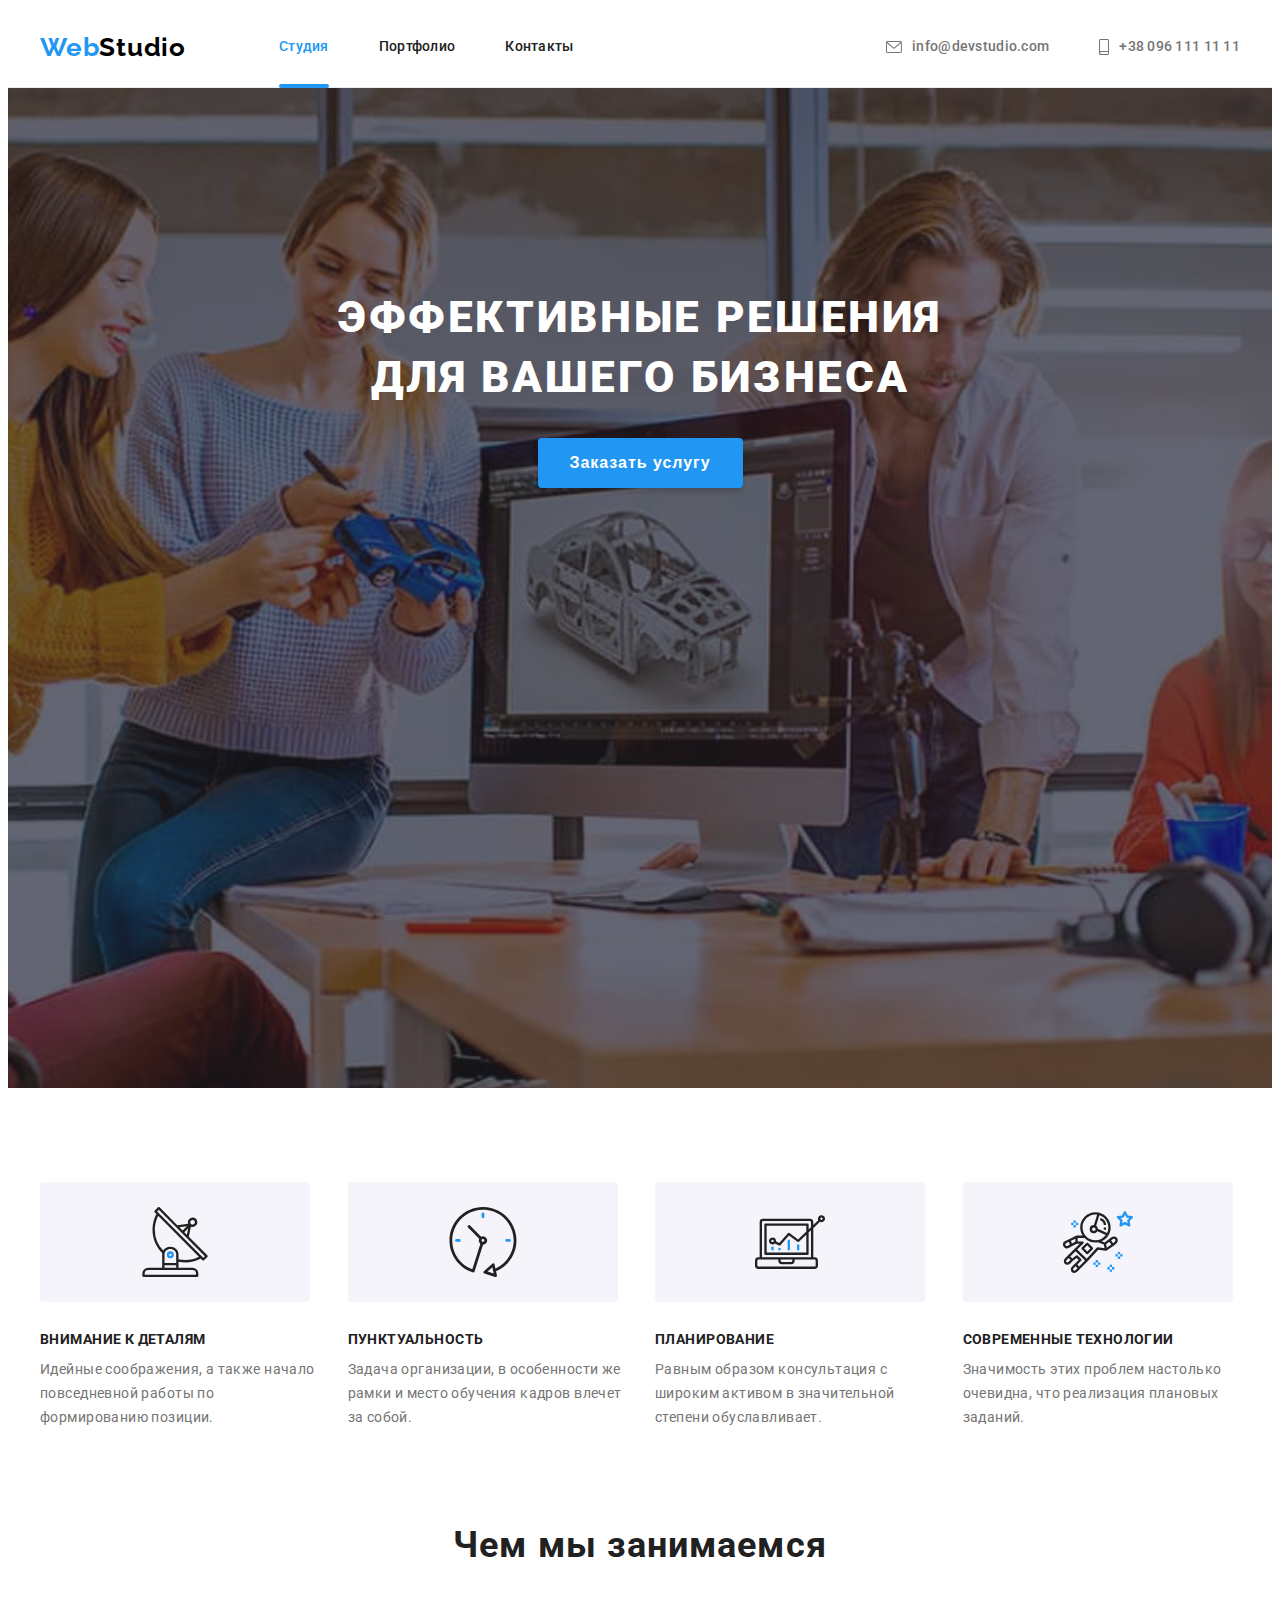
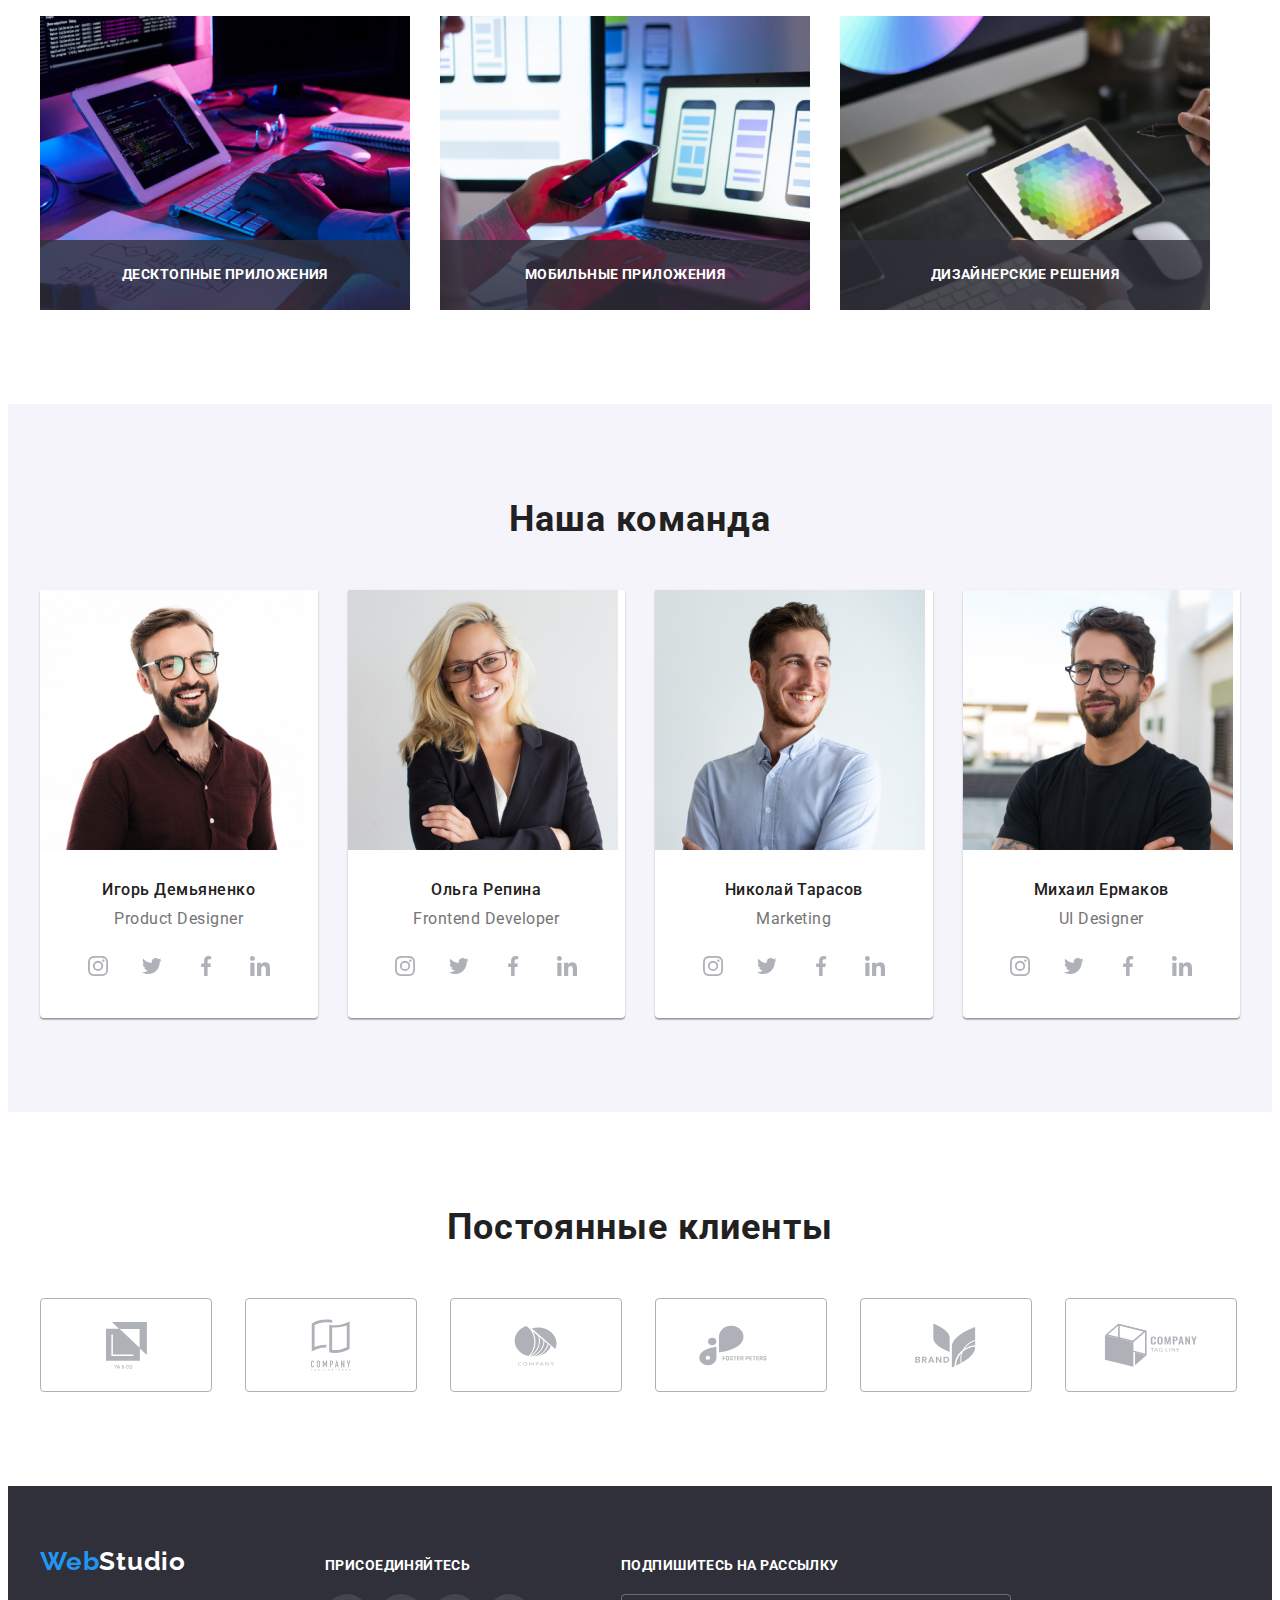
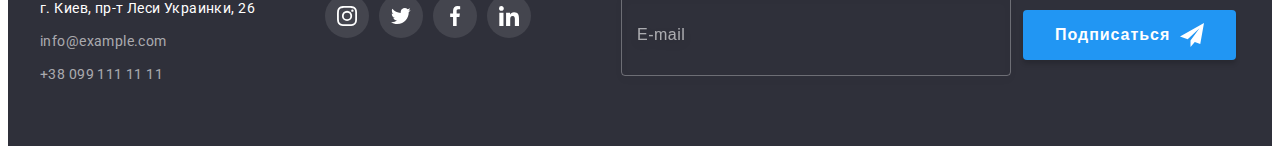
==== commit e5fe9833: "Поправляет ошибки" ====
--- a/index.html
+++ b/index.html
@@ -460,11 +460,17 @@
             </li>
           </ul>
         </div>
-        <div class="subscribe">
-          <p class="footer-invite">Подпишитесь на рассылку</p>
+        <div class="subscribe" role="group" aria-labelby="subscribe-news-form">
+          <p class="footer-invite" id="subscribe-news-form">Подпишитесь на рассылку</p>
           <form class="footer-signup" name="signup-form" autocomplete="on">
             <label class="footer-label">
-              <input class="footer-label-line" type="email" name="email" placeholder="E-mail" />
+              <input
+                class="footer-label-line"
+                type="email"
+                name="email"
+                placeholder="E-mail"
+                required
+              />
             </label>
             <button class="page-button signup-button" type="submit">
               Подписаться
@@ -478,12 +484,79 @@
     </footer>
 
     <div class="backdrop is-hidden" data-modal>
-      <div class="modal">
+      <div class="modal" role="group" aria-labelby="order-window">
         <button type="button" class="modal-close" data-modal-close>
           <svg width="18" height="18">
             <use href="./image/sprite.svg#icon-close"></use>
           </svg>
         </button>
+        <form name="order-form" autocomplete="on">
+          <p class="modal-title" id="order-window">Оставьте свои данные, мы вам перезвоним</p>
+
+          <label class="modal-label">
+            <span class="modal-label-name">Имя</span>
+            <svg class="modal-label-icon" width="18" height="18">
+              <use href="./image/sprite.svg#icon-person"></use>
+            </svg>
+            <input
+              class="modal-line"
+              type="text"
+              name="username"
+              minlength="2"
+              pattern="[a-zA-Zа-яёА-ЯЁ]+"
+              title="Имя должно содержать символы кирилицы или латиницы"
+              required
+            />
+          </label>
+          <label class="modal-label">
+            <span class="modal-label-name">Телефон</span>
+            <svg class="modal-label-icon" width="18" height="18">
+              <use href="./image/sprite.svg#icon-phone-modal"></use>
+            </svg>
+            <input
+              class="modal-line"
+              type="tel"
+              name="tel"
+              pattern="[0-9]{3}-[0-9]{3}-[0-9]{2}-[0-9]{2}"
+              title="096-000-00-00"
+              required
+            />
+          </label>
+          <label class="modal-label">
+            <span class="modal-label-name">Почта</span>
+            <svg class="modal-label-icon" width="18" height="18">
+              <use href="./image/sprite.svg#icon-mail-modal"></use>
+            </svg>
+            <input class="modal-line" type="email" name="email" required />
+          </label>
+          <label class="modal-label modal-comment">
+            <span class="modal-label-name">Комментарий</span>
+            <textarea
+              class="modal-comment-area"
+              name="comment"
+              placeholder="Введите текст"
+            ></textarea>
+          </label>
+
+          <input
+            id="checkbox-item"
+            class="checkbox"
+            type="checkbox"
+            name="policy"
+            value="agreed"
+            required
+          />
+          <label for="checkbox-item" class="modal-checkbox">
+            <span class="checkbox-icon"></span>
+            <!-- <svg class="checkbox-icon" width="16" height="15">
+              <use href="./image/sprite.svg#icon-check"></use>
+            </svg> -->
+            Соглашаюсь с рассылкой и принимаю&nbsp;<a href="#" class="modal-link"
+              >Условия договора</a
+            >
+          </label>
+          <button class="page-button" type="submit">Отправить</button>
+        </form>
       </div>
     </div>
     <script src="./js/modal.js"></script>
--- a/css/styles.css
+++ b/css/styles.css
@@ -183,7 +183,7 @@
   content: '';
   display: block;
   position: absolute;
-  bottom: 0;
+  bottom: -1px;
   left: 0;
   width: 100%;
   height: 4px;
@@ -242,6 +242,8 @@
 }
 
 .page-button {
+  display: block;
+  margin: 0 auto;
   min-width: 200px;
   padding: 10px 32px;
   border: none;
@@ -523,10 +525,6 @@
 .footer-label {
   display: inline-block;
   margin-right: 12px;
-
-  border: 1px solid rgba(255, 255, 255, 0.3);
-  border-radius: 4px;
-  filter: drop-shadow(0px 4px 4px rgba(0, 0, 0, 0.15));
 }
 
 .footer-label-line {
@@ -535,10 +533,13 @@
   padding: 15px;
   margin: 0;
   background-color: transparent;
-  border: none;
-}
-
-.footer-label-line::placeholder {
+  border: 1px solid rgba(255, 255, 255, 0.3);
+  border-radius: 4px;
+  filter: drop-shadow(0px 4px 4px rgba(0, 0, 0, 0.15));
+}
+
+.footer-label-line::placeholder,
+.footer-label-line {
   font-weight: 400;
   font-size: 16px;
   line-height: 1.25;
@@ -593,6 +594,15 @@
     visibility 250ms cubic-bezier(0.4, 0, 0.2, 1);
 }
 
+.modal-title {
+  margin-bottom: 30px;
+  font-weight: 700;
+  font-size: 20px;
+  line-height: 1.15;
+  text-align: center;
+  letter-spacing: 0.03em;
+}
+
 .modal-close {
   position: absolute;
   top: 8px;
@@ -607,6 +617,137 @@
   height: 30px;
   border: 1px solid rgba(0, 0, 0, 0.1);
   background-color: var(--accent-color);
+  fill: currentColor;
+  transition: color 250ms cubic-bezier(0.4, 0, 0.2, 1);
+}
+
+.modal-close:hover,
+.modal-close:focus {
+  color: var(--brand-color);
+}
+
+.modal-label {
+  display: block;
+  position: relative;
+  margin-bottom: 28px;
+  transition: color 250ms cubic-bezier(0.4, 0, 0.2, 1);
+}
+
+.modal-label-name {
+  position: absolute;
+  top: -18px;
+  left: 0;
+  font-size: 12px;
+  line-height: 1.17;
+  letter-spacing: 0.01em;
+  color: var(--shadow-color);
+}
+
+.modal-label-icon {
+  position: absolute;
+  top: 50%;
+  transform: translateY(-50%);
+  left: 12px;
+  fill: currentColor;
+}
+
+.modal-line,
+.modal-comment-area {
+  width: 448px;
+  height: 40px;
+  padding: 11px 42px;
+  font-weight: 400;
+  font-size: 16px;
+  line-height: 1.25;
+  letter-spacing: var(--common-spacing);
+  color: var(--footer-bg-color);
+  border: 1px solid rgba(33, 33, 33, 0.2);
+  border-radius: 4px;
+  transition: border 250ms cubic-bezier(0.4, 0, 0.2, 1);
+}
+
+.modal-comment {
+  margin-bottom: 20px;
+}
+
+.modal-comment-area {
+  resize: none;
+  width: 448px;
+  height: 120px;
+  padding: 11px 12px;
+}
+
+.modal-comment-area::placeholder {
+  font-weight: 400;
+  font-size: 14px;
+  line-height: 1.14;
+  letter-spacing: 0.01em;
+  color: rgba(117, 117, 117, 0.5);
+}
+
+.modal-label:focus-within {
+  color: var(--brand-color);
+}
+
+.modal-line:focus,
+.modal-comment-area:focus {
+  fill: var(--brand-color);
+  outline: none;
+  border: 1px solid var(--brand-color);
+}
+
+.modal-checkbox {
+  display: flex;
+  align-items: center;
+  margin-bottom: 30px;
+  font-weight: 14;
+  font-size: 14px;
+  line-height: 1.71;
+  letter-spacing: 0.03em;
+  color: var(--shadow-color);
+}
+
+.modal-link {
+  color: var(--brand-color);
+}
+
+.checkbox {
+  position: absolute;
+  width: 1px;
+  height: 1px;
+  margin: -1px;
+  border: 0;
+  padding: 0;
+  clip: rect(0 0 0 0);
+  overflow: hidden;
+}
+
+.modal-checkbox::before {
+  display: block;
+  content: '';
+  width: 16px;
+  height: 15px;
+  margin-right: 8px;
+  cursor: pointer;
+  border: 2px solid var(--text-color);
+  border-radius: 2px;
+  transition: transform 250ms cubic-bezier(0.4, 0, 0.2, 1),
+    background-color 250ms cubic-bezier(0.4, 0, 0.2, 1),
+    border-color 250ms cubic-bezier(0.4, 0, 0.2, 1);
+}
+
+.checkbox:checked + .modal-checkbox::before {
+  background-image: url('../image/main/icon-check.svg');
+  background-repeat: no repeat;
+  background-size: contain;
+  background-origin: border-box;
+  background-color: var(--brand-color);
+  border-color: transparent;
+  transform: scale(1.2);
+}
+
+.checkbox:focus + .modal-checkbox::before {
+  border-color: var(--brand-color);
 }
 
 /*     ===============PORTFOLIO=============    */
